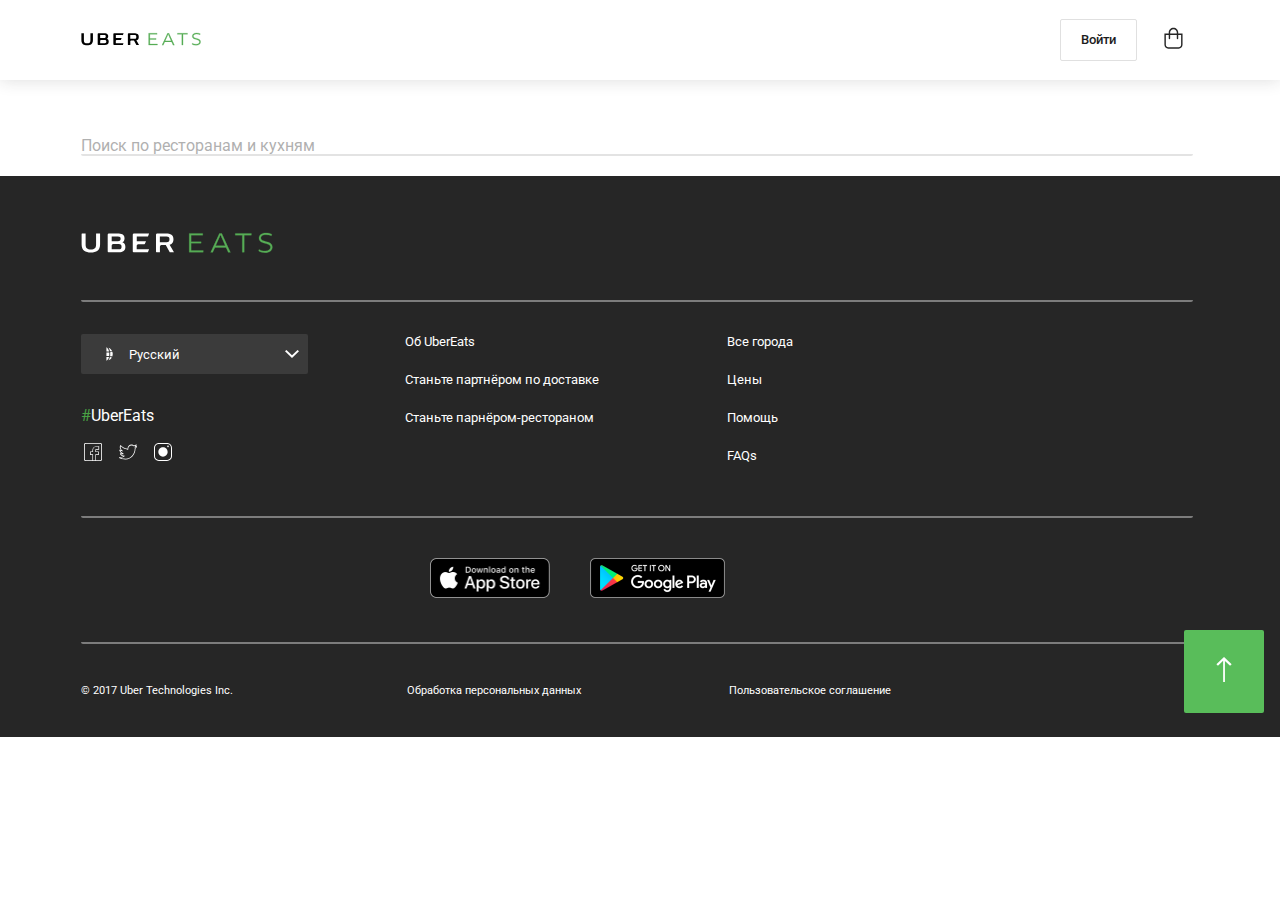
==== index.html @ b576fbae "first commit" ====
<!doctype html>
<html lang="en">
  <head>
    <title>Uber</title>
    <!-- Required meta tags -->
    <meta charset="utf-8">
    <meta name="viewport" content="width=device-width, initial-scale=1">
    <!-- my style -->
    <link rel="stylesheet" href="css/style.css">
  </head>
<body>
  <header>
    <nav class="nav">
        <a href="index.html" class="logo"><img src="font/logo.svg" alt="" class="uber"></a>
        <div class="button_end">
          <a href="#" class="entry">Войти</a>
          <a href="#" class="basket_link hidden"><img src="font/basket.svg" alt="" class="basket" style="width: 19px; height: 22px;"></a>
        </div>
    </nav>
  </header>
  <main>
    <form action="" style="margin: 56px 87px 20px 81px">
        <input type="search" id="gsearch" placeholder="Поиск по ресторанам и кухням">
    </form>
  </main>
  <footer class="footer-bg">
    <div class="container-footer">
      <div class="footer-logo"><img src="img/white-logo.svg" alt=""></div>
      <div class="footer-main">
        <div class="block-main-1">
          <div class="dropdown">
            <div class="dropbtn">
              <img src="img/btn-svg/world.svg" alt="" style="margin-left: 25px;">
              <p class="cur-lang">Русский</p>
              <img src="img/btn-svg/if_icon-ios7-arrow-back_211686.svg" alt="" style="margin-right: 9px;">
            </div>
            <div class="dropdown-content">
              <p class="language">English</p>
              <p class="language language-margin">Spanish</p>
              <p class="language language-margin">France</p>
            </div>
          </div>
          <div class="logo-social"><span class="span">#</span>UberEats</div>
          <div class="socials" style="display: flex;">
            <a href="#" ><img src="img/socials/facebook.svg" alt="" class="img-social"></a>
            <a href="#" class="social-margin-left"><img src="img/socials/twitter.svg" alt="" class="img-social"></a>
            <a href="#" class="social-margin-left"><img src="img/socials/instagram.svg" alt="" class="img-social"></a>
          </div>
        </div>
        <div class="block-main-2" style="display: flex; flex-direction: column;">
          <a href="#" class="link-main">Об UberEats</a>
          <a href="#" class="link-main link-main-margin">Станьте партнёром по доставке</a>
          <a href="#" class="link-main link-main-margin">Станьте парнёром-рестораном</a>
        </div>
        <div class="block-main-3" style="display: flex; flex-direction: column;">
          <a href="#" class="link-main">Все города</a>
          <a href="#" class="link-main link-main-margin">Цены</a>
          <a href="#" class="link-main link-main-margin">Помощь</a>
          <a href="#" class="link-main link-main-margin">FAQs</a>
        </div>
      </div>
      <div class="footer-download">
        <div class="img-download-link">
          <a href="" class="link-download-1"><img class="download-img-1" src="img/Download_on_the_App_Store_Badge_US-UK_RGB_blk_092917.png" alt="" width="120px" height="40px"></a>
          <a href="" class="link-download-2"><img class="download-img-2" src="img/en_badge_web_generic-cf6dad406f.png" alt="" width="135px" height="40px"></a>
        </div>
      </div>
      <div class="footer-end">
        <p href="" class="text-end">© 2017 Uber Technologies Inc.</p>
        <a href="" class="text-end text-end-margin-1">Обработка персональных данных</a>
        <a href="" class="text-end text-end-margin-2">Пользовательское соглашение</a>
      </div>
    </div>

    <!-- last block -->
    <a href="#" class="footer-link-btn"><img src="img/Shape.svg" alt="" class="footer-btn"></a>
  </footer>
</body>
</html>
---- css/style.css ----
@import url('https://fonts.googleapis.com/css2?family=Roboto:wght@400;500&display=swap');
*{
    font-family: 'Roboto', sans-serif;
    font-style: normal;
    margin: 0;
    padding: 0;
    /* border: 1px solid */
}
/* NAVIGATOR */
.nav{
    display: flex;
    align-items: center;
    justify-content: space-between;
    padding: 19px 97px 19px 81px;
    margin-left: auto;
    margin-right: auto;
    background: #FFFFFF;
    box-shadow: 0px 0px 16px rgba(38, 38, 38, 0.16);
}
.button_end{
    display: flex;
    align-items: center;
    justify-content: center;
}
.entry{
    text-decoration: none;
    padding: 8px 20px;
    border: 1px solid #E0E0E0;
    border-radius: 2px;
    color: #1D1D1D;
    font-weight: 500;
    font-size: 13px;
    line-height: 24px;
    transition: all .3s ease-in;
}
.basket_link{ margin-left: 27px; }
/* MAIN */
.pushkin{
    display: flex;
    background-image: url("../img/d42ea9bbf7aff297c2e1eb5e5f3b7fa6-w1080-87.png");
    background-size: cover;
    background-repeat: no-repeat;
}
.card_pushkin{
    background: #FFFFFF;
    box-shadow: 0px 0px 16px rgba(117, 117, 117, 0.2);
    border-radius: 2px;
    margin: 80px 0 80px 81px;
    display: flex;
    flex-direction: column;
}
.card_inner{ padding: 38px; }
.title{
    text-align: center;
    font-weight: 400;
    font-size: 36px;
    line-height: 42px;
    color: #1D1D1D;
}
.description{
    display: flex;
    align-items: center;
    justify-content: space-between;
    margin-top: 54px;
}
.kitchen{
    text-align: center;
    font-weight: 400;
    font-size: 14px;
    line-height: 16px;
    color: #626262;
}
.clock{
    padding: 8px 16px;
    background: #262626;
    border-radius: 16px;
    font-weight: 400;
    font-size: 13px;
    line-height: 15px;
    color: #FFFFFF;
}
.choose{
    background: #FFFFFF;
    border: 1px solid rgba(117, 117, 117, 0.2);
}
.choose_list{
    margin: 32px 0 29px 81px;
    padding-left: 0;
    display: flex;
    align-items: center;
    list-style-type: none;
}
.name{
    font-weight: 400;
    font-size: 16px;
    line-height: 19px;
    color: #626262;
}
.li-margin-left{ margin-left: 40px; }
.action-title{
    margin: 56px 0 0px 81px;
    font-weight: 400;
    font-size: 22px;
    line-height: 34px;
    color: #1D1D1D;
}
.container{
    display: flex;
    align-items: center;
    flex-wrap: wrap;
    justify-content: space-between;
    margin: 32px 87px 80px 81px;
}
.menu_card{
    width: 49%;
    display: flex;
    justify-content: space-between;
    border: 1px solid rgba(117, 117, 117, 0.2);
    border-radius: 2px;
}
.card-margin-top{ margin-top: 40px; }
.img{
    object-position: center;
    object-fit: cover;
    height: 160px;
    width: 170px;
}
.menu_desc{
    display: flex;
    flex-direction: column;
    justify-content: space-between;
    margin: 16px;
}
.menu_title{
    font-weight: 400;
    font-size: 16px;
    line-height: 24px;
    color: #1D1D1D;
}
.menu_caption{
    font-weight: 400;
    font-size: 13px;
    line-height: 21px;
    color: #626262;
    margin-top: 4px;
    margin-bottom: auto;
}
.menu_price{
    font-weight: 500;
    font-size: 15px;
    line-height: 21px;
    color: #1D1D1D;
}
/* FOOTER */
.footer-bg{ background: #262626; position: relative;}
.container-footer{ padding: 56px 87px 40px 81px; }
.footer-logo{
    padding-bottom: 43px;
    border-bottom: 2px solid rgba(255, 255, 255, 0.4);
    border-radius: 2px;
}
.footer-main{
    display: flex;
    margin-top: 32px;
    padding-bottom: 48px;
    border-bottom: 2px solid rgba(255, 255, 255, 0.4);
    border-radius: 2px;
}
.block-main-2{ margin-left: 97px; }
.block-main-3{ margin-left: 128px; }
.link-main-margin{ margin-top: 23px; }
.socials{ margin-top: 15px; }
.social-margin-left{ margin-left: 11px; }
.dropdown{ position: relative; cursor: pointer; }
.dropbtn{
    display: flex;
    align-items: center;
    justify-content: space-between;
    width: 227px;
    height: 40px;
    background: #3B3B3B;
    border-radius: 2px;
}
.cur-lang{
    font-style: normal;
    font-weight: 400;
    font-size: 13px;
    line-height: 15px;
    color: #FFFFFF;
    margin-right: auto;
    margin-left: 16px;
}
.dropdown-content{
    padding-top: 5px;
    padding-bottom: 12px;
    box-sizing: border-box;
    padding-left: 48px;
    width: 227px;
    position: absolute;
    display: none;
    background: #3B3B3B;
    border-radius: 2px;
}
.language{
    font-style: normal;
    font-weight: 400;
    font-size: 13px;
    line-height: 15px;
    color: #FFFFFF;
    cursor: pointer;
}
.language-margin{ margin-top:12px; }
.logo-social{
    margin-top: 32px;
    font-weight: 400;
    font-size: 16px;
    line-height: 19px;
    color: #FFFFFF;
}
.span{
    font-weight: 400;
    font-size: 16px;
    line-height: 19px;
    color: #49A144;
}
.link-main{
    text-decoration: none;
    font-weight: 400;
    font-size: 13px;
    line-height: 15px;
    color: #FFFFFF;
}
.footer-download{
    margin-top: 40px;
    padding-bottom: 40px;
    border-bottom: 2px solid rgba(255, 255, 255, 0.4);
    border-radius: 2px;
}
.img-download-link{
    display: flex;
    justify-content: center;
    align-items: center;
    max-width: 992px;
}
.link-download-1{ margin-right: 20px; }
.link-download-2{ margin-left: 20px; }
.footer-end{
    display: flex;
    margin-top: 40px;
}
.text-end{
    text-decoration: none;
    font-weight: 400;
    font-size: 11px;
    line-height: 13px;
    color: #FFFFFF;
}
.text-end-margin-1{ margin-left: 174px; }
.text-end-margin-2{ margin-left: 148px; }
.footer-link-btn{
    position: absolute;
    bottom: 24px;
    right: 16px;
    background: #59BD5A;
    border-radius: 2px;
} 
.footer-btn{ padding: 27px 32px; }

/* CSS FOR INDEX2.HTML */
#gsearch{
    width: 100%;
    border: none;
    border-bottom: 2px solid rgba(117, 117, 117, 0.2);
    border-radius: 2px;
}
@media screen and (max-width: 992px){
    .nav{ padding: 30px 18px 30px 8px}
    .pushkin{ background-image: url("../img/bg-md.png");}
    .margin-left-md{ margin-left: 8px; }
    .clock{
        font-size: 12px;
        line-height: 14px;
    }
    .choose_list{ margin-right: 8px; }
    .container{ margin: 32px 8px 48px 8px; }
    .card-margin-top, .second_card{ margin-top: 32px; }
    .img{ width: 200px; }
    .menu_card{ width: 100%; }
    .desc_menu{ margin-left: 24px; }
    .container-footer{ padding: 56px 8px 40px 8px; }
    .dropbtn{ width: 176px; height: 40px; }
    .dropdown-content{ width: 176px; }
    .block-main-2{ margin-left: 80px; }
    .block-main-3{ margin-left: 60px; }
    .text-end-margin-1{ margin-left: 106px; }
    .text-end-margin-2{ margin-left: 80px; }
}
@media screen and (max-width: 575px){
    .hidden{ display: none; }
    .nav{ padding: 30px 4px 30px 8px; }
    .pushkin{ 
        height: 256px;
        background-image: url("../img/bg-xs.png");
        align-items: center;
        justify-content: center;
    }
    .card_pushkin{ 
        width: 100%;
        margin: 220px 4px 0px 8px;
        align-items: center;
        justify-content: center;
    }
    .card_inner{ padding: 24px; }
    .title{
        font-size: 24px;
        line-height: 28px;
    }
    .description{ 
        justify-content: center;
        flex-direction: column;
        margin-top: 40px;
    }
    .clock{ margin-top: 16px; }
    .action-title{
        font-size: 22px;
        line-height: 34px;
        text-align: center;
        margin-top: 120px;
    }
    .line{
        margin: 12px auto 0 auto;
        height: 1px;
        width: 50px;
        background: #757575;
    }
    .container{ margin: 43px 8px 40px 8px; }
    .card-margin-top, .second_card{ margin-top: 16px; }
    .menu_card{
        border: none;
        border-bottom: 2px solid rgba(117, 117, 117, 0.2);
        border-radius: 2px;
    }
    .menu_desc{margin: 0 0 15px 0}
    .menu_title{ font-size: 14px;}
    .img{ width: 102px; height: 102px; }
    .footer-main{ flex-direction: column; }
    .dropbtn{ width: 173px; height: 40px; }
    .dropdown-content{ width: 173px; }
    .block-main-2{ margin-left: 0; margin-top: 43px; }
    .block-main-3{ margin-left: 0; margin-top: 23px; }
    .link-download-1{ margin-right: 13px; }
    .link-download-2{ margin-left: 13px; }
    .download-img-2{ width: 124px; height: 36px; }
    .footer-end{ flex-direction: column; }
    .text-end-margin-1, .text-end-margin-2{ margin-left: 0; margin-top: 24px; }
}
/* MetaClass-AFFECT */
.entry:hover{ background: #327430; color: white; border-radius: 30px; }
.name:hover{ color: #327430; cursor: pointer; }
.menu_card:hover{ background: #fbfbfb; cursor: pointer; }
.dropdown:hover .dropdown-content{ display:block; }
.link-main:hover{ color:#59BD5A; }
::placeholder{
    font-weight: 400;
    font-size: 16px;
    line-height: 24px;
    color: #626262;
    mix-blend-mode: normal;
    opacity: 0.5;
}
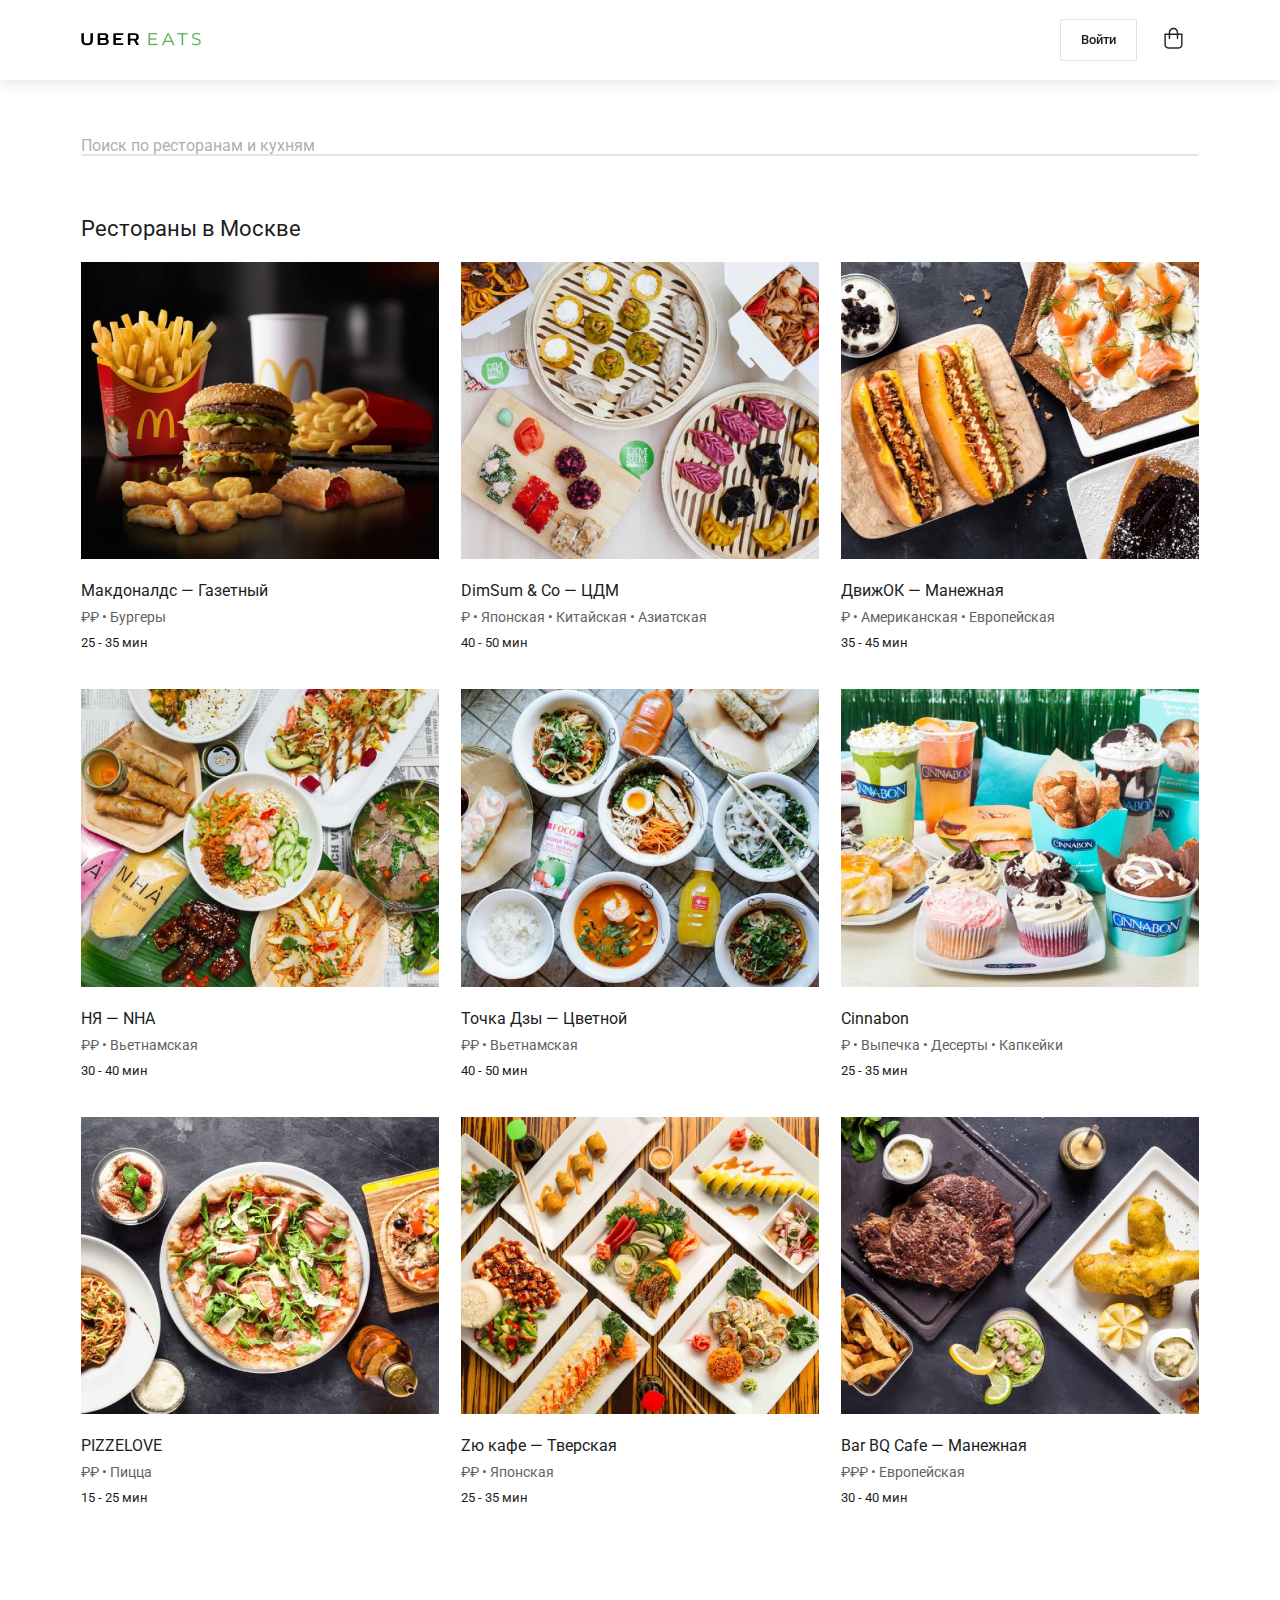
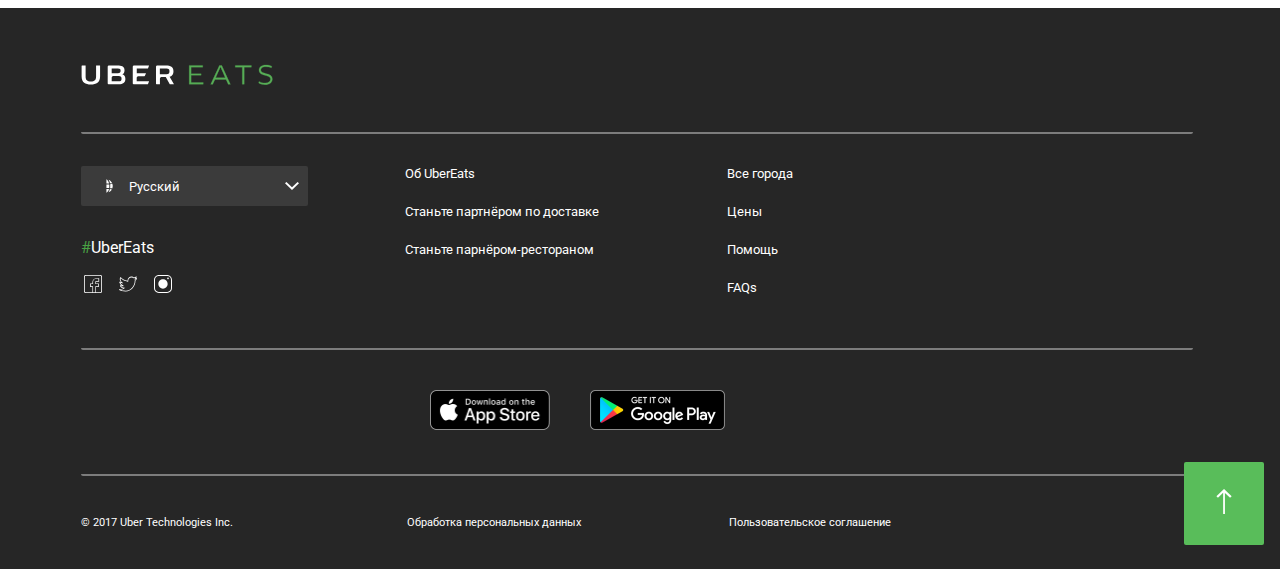
==== commit 1852d961: "second commit" ====
--- a/index.html
+++ b/index.html
@@ -9,7 +9,7 @@
     <link rel="stylesheet" href="css/style.css">
   </head>
 <body>
-  <header>
+  <header class="header">
     <nav class="nav">
         <a href="index.html" class="logo"><img src="font/logo.svg" alt="" class="uber"></a>
         <div class="button_end">
@@ -19,9 +19,87 @@
     </nav>
   </header>
   <main>
-    <form action="" style="margin: 56px 87px 20px 81px">
+    <div class="borders">
+      <form action="">
         <input type="search" id="gsearch" placeholder="Поиск по ресторанам и кухням">
-    </form>
+      </form>
+      <p class="restaurants-head">Рестораны в Москве</p>
+      <div class="container-card-restaurant">
+        <div class="card-restaurant card-unique">
+          <a href="index2.html">
+            <img src="img/Stores/95b745f6ce6a45903c3ed254afd72e46-w550-27-5.png" alt="" class="img-restaurant">
+            <p class="title-restaurant">Макдоналдс — Газетный</p>
+            <p class="name-food">₽₽ • Бургеры</p>
+            <p class="clock-time">25 - 35 мин</p>
+          </a>
+          
+        </div>
+        <div class="card-restaurant">
+          <a href="index2.html">
+            <img src="img/Stores/95b745f6ce6a45903c3ed254afd72e46-w550-27-1.png" alt="" class="img-restaurant">
+            <p class="title-restaurant">DimSum & Co — ЦДМ</p>
+            <p class="name-food">₽ • Японская • Китайская • Азиатская</p>
+            <p class="clock-time">40 - 50 мин</p>
+          </a>
+        </div>
+        <div class="card-restaurant">
+          <a href="index2.html">
+            <img src="img/Stores/95b745f6ce6a45903c3ed254afd72e46-w550-27.png" alt="" class="img-restaurant">
+            <p class="title-restaurant">ДвижОК — Манежная</p>
+            <p class="name-food">₽ • Американская • Европейская</p>
+            <p class="clock-time">35 - 45 мин</p>
+          </a>
+        </div>
+        <div class="card-restaurant">
+          <a href="index2.html">
+            <img src="img/Stores/95b745f6ce6a45903c3ed254afd72e46-w550-27-2.png" alt="" class="img-restaurant">
+            <p class="title-restaurant">НЯ — NHA</p>
+            <p class="name-food">₽₽ • Вьетнамская</p>
+            <p class="clock-time">30 - 40 мин</p>
+          </a>
+        </div>
+        <div class="card-restaurant hidden">
+          <a href="index2.html">
+            <img src="img/Stores/95b745f6ce6a45903c3ed254afd72e46-w550-27-3.png" alt="" class="img-restaurant">
+            <p class="title-restaurant">Точка Дзы — Цветной</p>
+            <p class="name-food">₽₽ • Вьетнамская</p>
+            <p class="clock-time">40 - 50 мин</p>
+          </a>
+        </div>
+        <div class="card-restaurant hidden">
+          <a href="index2.html">
+            <img src="img/Stores/95b745f6ce6a45903c3ed254afd72e46-w550-27-4.png" alt="" class="img-restaurant">
+            <p class="title-restaurant">Cinnabon</p>
+            <p class="name-food">₽ • Выпечка • Десерты • Капкейки</p>
+            <p class="clock-time">25 - 35 мин</p>
+          </a>
+        </div>
+        <div class="card-restaurant hidden">
+          <a href="index2.html">
+            <img src="img/Stores/95b745f6ce6a45903c3ed254afd72e46-w550-27-6.png" alt="" class="img-restaurant">
+            <p class="title-restaurant">PIZZELOVE</p>
+            <p class="name-food">₽₽ • Пицца</p>
+            <p class="clock-time">15 - 25 мин</p>
+          </a>
+        </div>
+        <div class="card-restaurant hidden">
+          <a href="index2.html">
+            <img src="img/Stores/95b745f6ce6a45903c3ed254afd72e46-w550-27-7.png" alt="" class="img-restaurant">
+            <p class="title-restaurant">Zю кафе — Тверская</p>
+            <p class="name-food">₽₽ • Японская</p>
+            <p class="clock-time">25 - 35 мин</p>
+          </a>
+        </div>
+        <div class="card-restaurant hidden">
+          <a href="index2.html">
+            <img src="img/Stores/95b745f6ce6a45903c3ed254afd72e46-w550-27-8.png" alt="" class="img-restaurant">
+            <p class="title-restaurant">Bar BQ Cafe — Манежная</p>
+            <p class="name-food">₽₽₽ • Европейская</p>
+            <p class="clock-time">30 - 40 мин</p>
+          </a>
+        </div>
+      </div>
+    </div>
   </main>
   <footer class="footer-bg">
     <div class="container-footer">
--- a/css/style.css
+++ b/css/style.css
@@ -4,9 +4,14 @@
     font-style: normal;
     margin: 0;
     padding: 0;
-    /* border: 1px solid */
+    text-decoration: none;
+    /* border: 1px solid; */
 }
 /* NAVIGATOR */
+.header{
+    position: sticky;
+    top: 0;
+}
 .nav{
     display: flex;
     align-items: center;
@@ -34,7 +39,7 @@
     transition: all .3s ease-in;
 }
 .basket_link{ margin-left: 27px; }
-/* MAIN */
+/* CSS FOR INDEX2.HTML */
 .pushkin{
     display: flex;
     background-image: url("../img/d42ea9bbf7aff297c2e1eb5e5f3b7fa6-w1080-87.png");
@@ -266,12 +271,58 @@
 } 
 .footer-btn{ padding: 27px 32px; }
 
-/* CSS FOR INDEX2.HTML */
+/* CSS FOR INDEX.HTML */
 #gsearch{
     width: 100%;
     border: none;
     border-bottom: 2px solid rgba(117, 117, 117, 0.2);
     border-radius: 2px;
+}
+.borders{ margin: 56px 81px 80px 81px; }
+.restaurants-head{
+    margin-top: 56px;
+    color: #1D1D1D;
+    font-size: 22px;
+    line-height: 34px;
+}
+.container-card-restaurant{
+    display: flex;
+    justify-content: space-between;
+    flex-wrap: wrap;
+}
+.card-restaurant{
+    cursor: pointer;
+    margin-top: 16px;
+    width: 32%;
+    transition: all 0.2s ease-in;
+}
+.img-restaurant{
+    max-width: 100%;
+    max-height: 100%;
+    object-position: center;
+    object-fit: cover;
+}
+.title-restaurant{
+    margin-top: 16px;
+    color: #1D1D1D;
+    font-size: 16px;
+    font-family: Roboto;
+    line-height: 24px;
+}
+.name-food{
+    margin-top: 4px;
+    color: #626262;
+    font-size: 14px;
+    font-family: Roboto;
+    line-height: 21px;
+}
+.clock-time{
+    margin-top: 4px;
+    margin-bottom: 20px;
+    color: #1D1D1D;
+    font-size: 13px;
+    font-family: Roboto;
+    line-height: 21px;
 }
 @media screen and (max-width: 992px){
     .nav{ padding: 30px 18px 30px 8px}
@@ -294,6 +345,8 @@
     .block-main-3{ margin-left: 60px; }
     .text-end-margin-1{ margin-left: 106px; }
     .text-end-margin-2{ margin-left: 80px; }
+    .borders{ margin: 57px 4px 48px 8px; }
+    .card-restaurant{ width: 49%; }
 }
 @media screen and (max-width: 575px){
     .hidden{ display: none; }
@@ -353,6 +406,8 @@
     .download-img-2{ width: 124px; height: 36px; }
     .footer-end{ flex-direction: column; }
     .text-end-margin-1, .text-end-margin-2{ margin-left: 0; margin-top: 24px; }
+    .card-restaurant{ margin-top: 12px; width: 100%; }
+    .card-unique{ margin-top: 14px; }
 }
 /* MetaClass-AFFECT */
 .entry:hover{ background: #327430; color: white; border-radius: 30px; }
@@ -360,11 +415,11 @@
 .menu_card:hover{ background: #fbfbfb; cursor: pointer; }
 .dropdown:hover .dropdown-content{ display:block; }
 .link-main:hover{ color:#59BD5A; }
-::placeholder{
+#gsearch::placeholder{
     font-weight: 400;
     font-size: 16px;
     line-height: 24px;
-    color: #626262;
+    color: rgba(91, 91, 91, .5);
     mix-blend-mode: normal;
-    opacity: 0.5;
-}+}
+.card-restaurant:hover{ background: rgba(209, 209, 209, .3);}